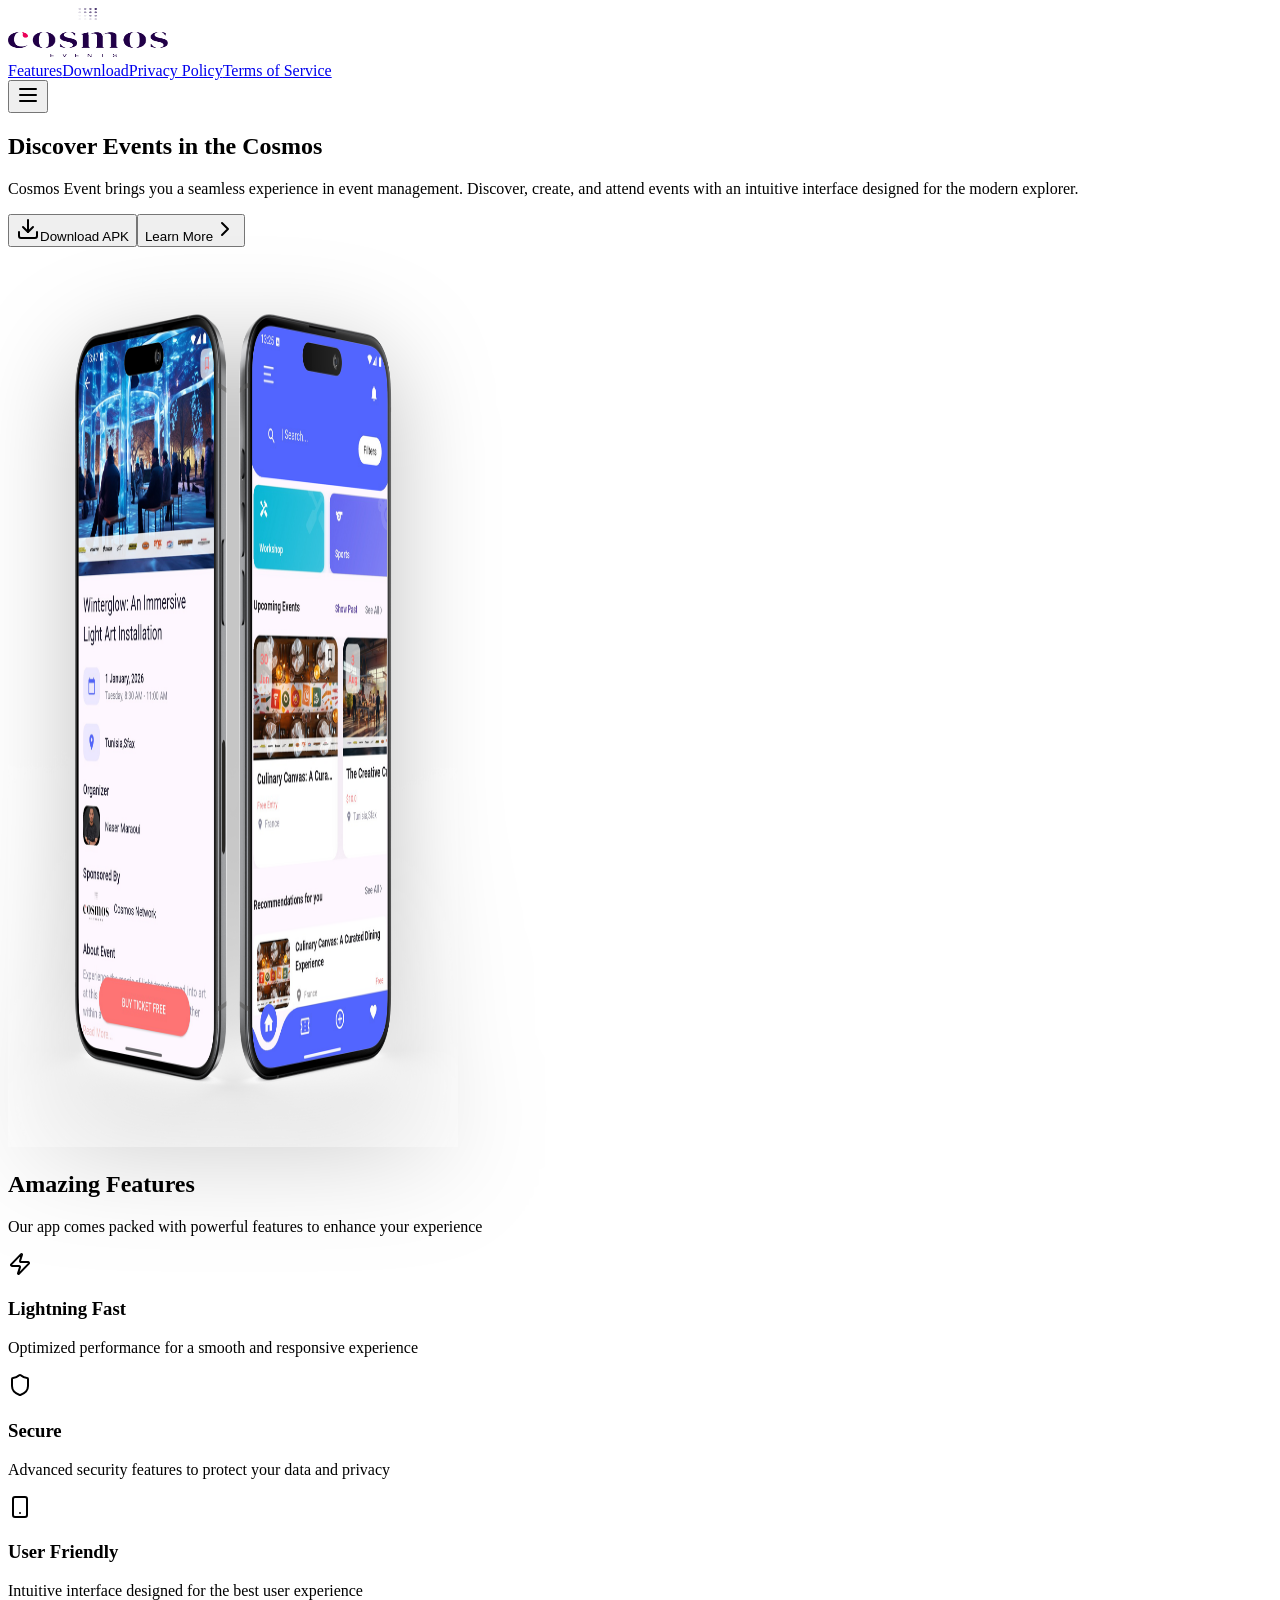
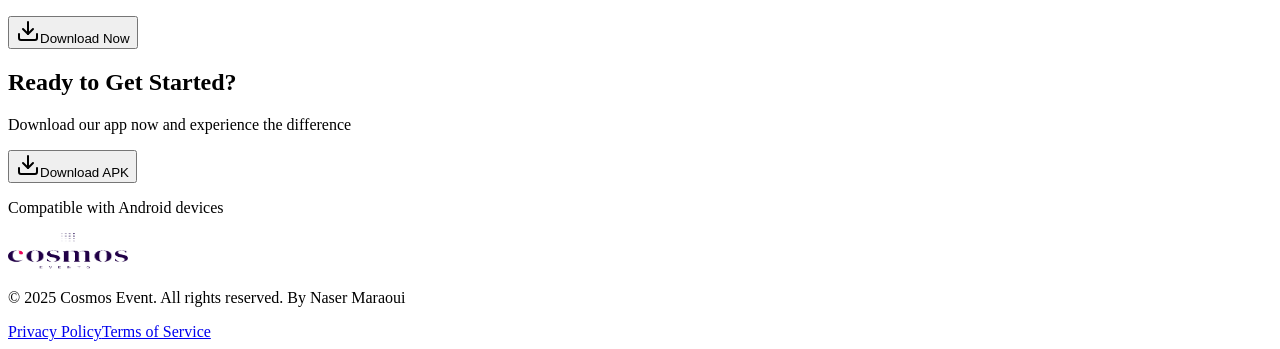
==== index.html @ 948c3ed4 "Landing page for cosmos events app" ====
<!DOCTYPE html><html lang="en"><head><meta charSet="utf-8"/><meta name="viewport" content="width=device-width, initial-scale=1"/><link rel="stylesheet" href="/landing-page-for-app/_next/static/css/a850917225fb24a3.css" data-precedence="next"/><link rel="preload" as="script" fetchPriority="low" href="/landing-page-for-app/_next/static/chunks/webpack-c6d4341041cebd31.js"/><script src="/landing-page-for-app/_next/static/chunks/4bd1b696-dd9d5a0262a7cca3.js" async=""></script><script src="/landing-page-for-app/_next/static/chunks/684-c91e54539f46e721.js" async=""></script><script src="/landing-page-for-app/_next/static/chunks/main-app-f606a4381945a090.js" async=""></script><script src="/landing-page-for-app/_next/static/chunks/app/layout-9c1639dcc1a40077.js" async=""></script><script src="/landing-page-for-app/_next/static/chunks/992-af300c5646bfa72d.js" async=""></script><script src="/landing-page-for-app/_next/static/chunks/108-9b506e9a9c67aa93.js" async=""></script><script src="/landing-page-for-app/_next/static/chunks/app/page-06d5a247d366f831.js" async=""></script><link rel="apple-touch-icon" href="/icon-192x192.png"/><title>Cosmos Event - Discover the Universe of Events</title><meta name="description" content="Cosmos Event brings you a seamless experience in event management. Discover, create, and attend events with an intuitive interface."/><link rel="manifest" href="/landing-page-for-app/manifest.json"/><meta name="generator" content="v0.dev"/><meta name="mobile-web-app-capable" content="yes"/><meta name="apple-mobile-web-app-title" content="Cosmos Event"/><meta name="apple-mobile-web-app-status-bar-style" content="default"/><script src="/landing-page-for-app/_next/static/chunks/polyfills-42372ed130431b0a.js" noModule=""></script></head><body><script>((e,t,r,n,o,a,i,u)=>{let l=document.documentElement,s=["light","dark"];function c(t){var r;(Array.isArray(e)?e:[e]).forEach(e=>{let r="class"===e,n=r&&a?o.map(e=>a[e]||e):o;r?(l.classList.remove(...n),l.classList.add(a&&a[t]?a[t]:t)):l.setAttribute(e,t)}),r=t,u&&s.includes(r)&&(l.style.colorScheme=r)}if(n)c(n);else try{let e=localStorage.getItem(t)||r,n=i&&"system"===e?window.matchMedia("(prefers-color-scheme: dark)").matches?"dark":"light":e;c(n)}catch(e){}})("class","theme","light",null,["light","dark"],null,true,true)</script><div class="flex min-h-screen flex-col bg-white"><header class="sticky top-0 z-50 w-full border-b bg-white/95 backdrop-blur supports-[backdrop-filter]:bg-white/60"><div class="container flex h-20 items-center space-x-4 sm:justify-between sm:space-x-0"><div class="flex gap-6 md:gap-10"><a class="flex items-center space-x-2" href="/landing-page-for-app/"><img alt="Cosmos Event" loading="lazy" width="160" height="50" decoding="async" data-nimg="1" class="h-12 w-auto" style="color:transparent" src="/images/cosmos-logo.png"/></a></div><div class="hidden md:flex flex-1 items-center justify-end space-x-4"><nav class="flex items-center space-x-6"><a class="text-sm font-medium text-gray-600 transition-colors hover:text-purple-700" href="#features">Features</a><a class="text-sm font-medium text-gray-600 transition-colors hover:text-purple-700" href="#download">Download</a><a class="text-sm font-medium text-gray-600 transition-colors hover:text-purple-700" href="/landing-page-for-app/privacy-policy/">Privacy Policy</a><a class="text-sm font-medium text-gray-600 transition-colors hover:text-purple-700" href="/landing-page-for-app/terms-of-service/">Terms of Service</a></nav></div><div class="md:hidden"><button class="inline-flex items-center justify-center gap-2 whitespace-nowrap text-sm font-medium ring-offset-background transition-colors focus-visible:outline-none focus-visible:ring-2 focus-visible:ring-ring focus-visible:ring-offset-2 disabled:pointer-events-none disabled:opacity-50 [&amp;_svg]:pointer-events-none [&amp;_svg]:size-4 [&amp;_svg]:shrink-0 hover:bg-accent hover:text-accent-foreground h-9 rounded-md p-2"><svg xmlns="http://www.w3.org/2000/svg" width="24" height="24" viewBox="0 0 24 24" fill="none" stroke="currentColor" stroke-width="2" stroke-linecap="round" stroke-linejoin="round" class="lucide lucide-menu h-6 w-6"><line x1="4" x2="20" y1="12" y2="12"></line><line x1="4" x2="20" y1="6" y2="6"></line><line x1="4" x2="20" y1="18" y2="18"></line></svg></button></div></div></header><main class="flex-1"><section class="w-full py-12 md:py-24 lg:py-32 xl:py-48 bg-white"><div class="container px-4 md:px-6"><div class="grid gap-6 lg:grid-cols-[1fr_400px] lg:gap-12 xl:grid-cols-[1fr_600px]"><div class="flex flex-col justify-center space-y-4"><div class="space-y-2"><h1 class="text-3xl font-bold tracking-tighter sm:text-5xl xl:text-6xl/none text-black">Discover Events in the Cosmos</h1><p class="max-w-[600px] text-gray-500 md:text-xl">Cosmos Event brings you a seamless experience in event management. Discover, create, and attend events with an intuitive interface designed for the modern explorer.</p></div><div class="flex flex-col gap-2 min-[400px]:flex-row"><a href="#download"><button class="inline-flex items-center justify-center gap-2 whitespace-nowrap text-sm font-medium ring-offset-background transition-colors focus-visible:outline-none focus-visible:ring-2 focus-visible:ring-ring focus-visible:ring-offset-2 disabled:pointer-events-none disabled:opacity-50 [&amp;_svg]:pointer-events-none [&amp;_svg]:size-4 [&amp;_svg]:shrink-0 bg-primary text-primary-foreground hover:bg-primary/90 h-11 rounded-md px-8 bg-gradient-to-r from-purple-700 to-indigo-800 hover:from-purple-800 hover:to-indigo-900"><svg xmlns="http://www.w3.org/2000/svg" width="24" height="24" viewBox="0 0 24 24" fill="none" stroke="currentColor" stroke-width="2" stroke-linecap="round" stroke-linejoin="round" class="lucide lucide-download mr-2 h-4 w-4"><path d="M21 15v4a2 2 0 0 1-2 2H5a2 2 0 0 1-2-2v-4"></path><polyline points="7 10 12 15 17 10"></polyline><line x1="12" x2="12" y1="15" y2="3"></line></svg>Download APK</button></a><a href="#features"><button class="inline-flex items-center justify-center gap-2 whitespace-nowrap text-sm font-medium ring-offset-background transition-colors focus-visible:outline-none focus-visible:ring-2 focus-visible:ring-ring focus-visible:ring-offset-2 disabled:pointer-events-none disabled:opacity-50 [&amp;_svg]:pointer-events-none [&amp;_svg]:size-4 [&amp;_svg]:shrink-0 border bg-background hover:text-accent-foreground h-11 rounded-md px-8 text-black border-gray-300 hover:bg-gray-50">Learn More<svg xmlns="http://www.w3.org/2000/svg" width="24" height="24" viewBox="0 0 24 24" fill="none" stroke="currentColor" stroke-width="2" stroke-linecap="round" stroke-linejoin="round" class="lucide lucide-chevron-right ml-2 h-4 w-4"><path d="m9 18 6-6-6-6"></path></svg></button></a></div></div><div class="flex items-center justify-center"><div class="relative"><img alt="Cosmos Event App Screenshot" loading="lazy" width="450" height="900" decoding="async" data-nimg="1" class="drop-shadow-2xl mix-blend-multiply" style="color:transparent;filter:drop-shadow(0 25px 50px rgba(0, 0, 0, 0.25))" src="/images/phone.png"/></div></div></div></div></section><section class="w-full py-12 md:py-24 lg:py-32 bg-gray-50" id="features"><div class="container px-4 md:px-6"><div class="flex flex-col items-center justify-center space-y-4 text-center"><div class="space-y-2"><h2 class="text-3xl font-bold tracking-tighter md:text-4xl">Amazing Features</h2><p class="max-w-[900px] text-gray-500 md:text-xl/relaxed lg:text-base/relaxed xl:text-xl/relaxed">Our app comes packed with powerful features to enhance your experience</p></div></div><div class="mx-auto grid max-w-5xl grid-cols-1 gap-6 py-12 md:grid-cols-3 lg:gap-12"><div class="flex flex-col items-center space-y-2 rounded-lg border p-6 shadow-sm bg-white"><div class="rounded-full bg-purple-100 p-3"><svg xmlns="http://www.w3.org/2000/svg" width="24" height="24" viewBox="0 0 24 24" fill="none" stroke="currentColor" stroke-width="2" stroke-linecap="round" stroke-linejoin="round" class="lucide lucide-zap h-6 w-6 text-purple-700"><path d="M4 14a1 1 0 0 1-.78-1.63l9.9-10.2a.5.5 0 0 1 .86.46l-1.92 6.02A1 1 0 0 0 13 10h7a1 1 0 0 1 .78 1.63l-9.9 10.2a.5.5 0 0 1-.86-.46l1.92-6.02A1 1 0 0 0 11 14z"></path></svg></div><h3 class="text-xl font-bold">Lightning Fast</h3><p class="text-center text-gray-500">Optimized performance for a smooth and responsive experience</p></div><div class="flex flex-col items-center space-y-2 rounded-lg border p-6 shadow-sm bg-white"><div class="rounded-full bg-indigo-100 p-3"><svg xmlns="http://www.w3.org/2000/svg" width="24" height="24" viewBox="0 0 24 24" fill="none" stroke="currentColor" stroke-width="2" stroke-linecap="round" stroke-linejoin="round" class="lucide lucide-shield h-6 w-6 text-indigo-700"><path d="M20 13c0 5-3.5 7.5-7.66 8.95a1 1 0 0 1-.67-.01C7.5 20.5 4 18 4 13V6a1 1 0 0 1 1-1c2 0 4.5-1.2 6.24-2.72a1.17 1.17 0 0 1 1.52 0C14.51 3.81 17 5 19 5a1 1 0 0 1 1 1z"></path></svg></div><h3 class="text-xl font-bold">Secure</h3><p class="text-center text-gray-500">Advanced security features to protect your data and privacy</p></div><div class="flex flex-col items-center space-y-2 rounded-lg border p-6 shadow-sm bg-white"><div class="rounded-full bg-purple-100 p-3"><svg xmlns="http://www.w3.org/2000/svg" width="24" height="24" viewBox="0 0 24 24" fill="none" stroke="currentColor" stroke-width="2" stroke-linecap="round" stroke-linejoin="round" class="lucide lucide-smartphone h-6 w-6 text-purple-700"><rect width="14" height="20" x="5" y="2" rx="2" ry="2"></rect><path d="M12 18h.01"></path></svg></div><h3 class="text-xl font-bold">User Friendly</h3><p class="text-center text-gray-500">Intuitive interface designed for the best user experience</p></div></div><div class="flex justify-center"><a download="" href="/landing-page-for-app/cosmos-events.apk"><button class="inline-flex items-center justify-center gap-2 whitespace-nowrap text-sm font-medium ring-offset-background transition-colors focus-visible:outline-none focus-visible:ring-2 focus-visible:ring-ring focus-visible:ring-offset-2 disabled:pointer-events-none disabled:opacity-50 [&amp;_svg]:pointer-events-none [&amp;_svg]:size-4 [&amp;_svg]:shrink-0 bg-primary text-primary-foreground hover:bg-primary/90 h-11 rounded-md px-8 bg-gradient-to-r from-purple-700 to-indigo-800 hover:from-purple-800 hover:to-indigo-900"><svg xmlns="http://www.w3.org/2000/svg" width="24" height="24" viewBox="0 0 24 24" fill="none" stroke="currentColor" stroke-width="2" stroke-linecap="round" stroke-linejoin="round" class="lucide lucide-download mr-2 h-4 w-4"><path d="M21 15v4a2 2 0 0 1-2 2H5a2 2 0 0 1-2-2v-4"></path><polyline points="7 10 12 15 17 10"></polyline><line x1="12" x2="12" y1="15" y2="3"></line></svg>Download Now</button></a></div></div></section><section class="w-full py-12 md:py-24 lg:py-32 bg-gradient-to-br from-purple-700 to-indigo-800" id="download"><div class="container px-4 md:px-6"><div class="flex flex-col items-center justify-center space-y-4 text-center text-white"><div class="space-y-2"><h2 class="text-3xl font-bold tracking-tighter md:text-4xl">Ready to Get Started?</h2><p class="max-w-[600px] md:text-xl">Download our app now and experience the difference</p></div><a download="" href="/landing-page-for-app/cosmos-events.apk"><button class="inline-flex items-center justify-center gap-2 whitespace-nowrap text-sm font-medium ring-offset-background transition-colors focus-visible:outline-none focus-visible:ring-2 focus-visible:ring-ring focus-visible:ring-offset-2 disabled:pointer-events-none disabled:opacity-50 [&amp;_svg]:pointer-events-none [&amp;_svg]:size-4 [&amp;_svg]:shrink-0 h-11 rounded-md px-8 bg-white text-purple-700 hover:bg-gray-100"><svg xmlns="http://www.w3.org/2000/svg" width="24" height="24" viewBox="0 0 24 24" fill="none" stroke="currentColor" stroke-width="2" stroke-linecap="round" stroke-linejoin="round" class="lucide lucide-download mr-2 h-4 w-4"><path d="M21 15v4a2 2 0 0 1-2 2H5a2 2 0 0 1-2-2v-4"></path><polyline points="7 10 12 15 17 10"></polyline><line x1="12" x2="12" y1="15" y2="3"></line></svg>Download APK</button></a><p class="text-sm text-purple-200">Compatible with Android devices</p></div></div></section></main><footer class="w-full border-t py-6 md:py-0 bg-white"><div class="container flex flex-col items-center justify-between gap-4 md:h-24 md:flex-row"><div class="flex items-center"><img alt="Cosmos Event" loading="lazy" width="120" height="36" decoding="async" data-nimg="1" class="h-8 w-auto" style="color:transparent" src="/images/cosmos-logo.png"/><p class="ml-4 text-sm leading-loose text-gray-500">© 2025 Cosmos Event. All rights reserved. By Naser Maraoui</p></div><div class="flex items-center gap-4"><a class="text-sm font-medium text-gray-500 hover:text-purple-700" href="/landing-page-for-app/privacy-policy/">Privacy Policy</a><a class="text-sm font-medium text-gray-500 hover:text-purple-700" href="/landing-page-for-app/terms-of-service/">Terms of Service</a></div></div></footer></div><script src="/landing-page-for-app/_next/static/chunks/webpack-c6d4341041cebd31.js" async=""></script><script>(self.__next_f=self.__next_f||[]).push([0])</script><script>self.__next_f.push([1,"1:\"$Sreact.fragment\"\n2:I[7780,[\"177\",\"static/chunks/app/layout-9c1639dcc1a40077.js\"],\"ThemeProvider\"]\n3:I[7555,[],\"\"]\n4:I[1295,[],\"\"]\n5:I[894,[],\"ClientPageRoot\"]\n6:I[3302,[\"992\",\"static/chunks/992-af300c5646bfa72d.js\",\"108\",\"static/chunks/108-9b506e9a9c67aa93.js\",\"974\",\"static/chunks/app/page-06d5a247d366f831.js\"],\"default\"]\n9:I[9665,[],\"OutletBoundary\"]\nc:I[9665,[],\"ViewportBoundary\"]\ne:I[9665,[],\"MetadataBoundary\"]\n10:I[6614,[],\"\"]\n:HL[\"/landing-page-for-app/_next/static/css/a850917225fb24a3.css\",\"style\"]\n"])</script><script>self.__next_f.push([1,"0:{\"P\":null,\"b\":\"-066Jl17wykSaLzaPhDQS\",\"p\":\"/landing-page-for-app\",\"c\":[\"\",\"\"],\"i\":false,\"f\":[[[\"\",{\"children\":[\"__PAGE__\",{}]},\"$undefined\",\"$undefined\",true],[\"\",[\"$\",\"$1\",\"c\",{\"children\":[[[\"$\",\"link\",\"0\",{\"rel\":\"stylesheet\",\"href\":\"/landing-page-for-app/_next/static/css/a850917225fb24a3.css\",\"precedence\":\"next\",\"crossOrigin\":\"$undefined\",\"nonce\":\"$undefined\"}]],[\"$\",\"html\",null,{\"lang\":\"en\",\"children\":[[\"$\",\"head\",null,{\"children\":[\"$\",\"link\",null,{\"rel\":\"apple-touch-icon\",\"href\":\"/icon-192x192.png\"}]}],[\"$\",\"body\",null,{\"children\":[\"$\",\"$L2\",null,{\"attribute\":\"class\",\"defaultTheme\":\"light\",\"enableSystem\":true,\"disableTransitionOnChange\":true,\"children\":[\"$\",\"$L3\",null,{\"parallelRouterKey\":\"children\",\"error\":\"$undefined\",\"errorStyles\":\"$undefined\",\"errorScripts\":\"$undefined\",\"template\":[\"$\",\"$L4\",null,{}],\"templateStyles\":\"$undefined\",\"templateScripts\":\"$undefined\",\"notFound\":[[[\"$\",\"title\",null,{\"children\":\"404: This page could not be found.\"}],[\"$\",\"div\",null,{\"style\":{\"fontFamily\":\"system-ui,\\\"Segoe UI\\\",Roboto,Helvetica,Arial,sans-serif,\\\"Apple Color Emoji\\\",\\\"Segoe UI Emoji\\\"\",\"height\":\"100vh\",\"textAlign\":\"center\",\"display\":\"flex\",\"flexDirection\":\"column\",\"alignItems\":\"center\",\"justifyContent\":\"center\"},\"children\":[\"$\",\"div\",null,{\"children\":[[\"$\",\"style\",null,{\"dangerouslySetInnerHTML\":{\"__html\":\"body{color:#000;background:#fff;margin:0}.next-error-h1{border-right:1px solid rgba(0,0,0,.3)}@media (prefers-color-scheme:dark){body{color:#fff;background:#000}.next-error-h1{border-right:1px solid rgba(255,255,255,.3)}}\"}}],[\"$\",\"h1\",null,{\"className\":\"next-error-h1\",\"style\":{\"display\":\"inline-block\",\"margin\":\"0 20px 0 0\",\"padding\":\"0 23px 0 0\",\"fontSize\":24,\"fontWeight\":500,\"verticalAlign\":\"top\",\"lineHeight\":\"49px\"},\"children\":404}],[\"$\",\"div\",null,{\"style\":{\"display\":\"inline-block\"},\"children\":[\"$\",\"h2\",null,{\"style\":{\"fontSize\":14,\"fontWeight\":400,\"lineHeight\":\"49px\",\"margin\":0},\"children\":\"This page could not be found.\"}]}]]}]}]],[]],\"forbidden\":\"$undefined\",\"unauthorized\":\"$undefined\"}]}]}]]}]]}],{\"children\":[\"__PAGE__\",[\"$\",\"$1\",\"c\",{\"children\":[[\"$\",\"$L5\",null,{\"Component\":\"$6\",\"searchParams\":{},\"params\":{},\"promises\":[\"$@7\",\"$@8\"]}],\"$undefined\",null,[\"$\",\"$L9\",null,{\"children\":[\"$La\",\"$Lb\",null]}]]}],{},null,false]},null,false],[\"$\",\"$1\",\"h\",{\"children\":[null,[\"$\",\"$1\",\"e-xj2fHz3cvHY89YTkAfS\",{\"children\":[[\"$\",\"$Lc\",null,{\"children\":\"$Ld\"}],null]}],[\"$\",\"$Le\",null,{\"children\":\"$Lf\"}]]}],false]],\"m\":\"$undefined\",\"G\":[\"$10\",\"$undefined\"],\"s\":false,\"S\":true}\n"])</script><script>self.__next_f.push([1,"7:{}\n8:{}\n"])</script><script>self.__next_f.push([1,"d:[[\"$\",\"meta\",\"0\",{\"charSet\":\"utf-8\"}],[\"$\",\"meta\",\"1\",{\"name\":\"viewport\",\"content\":\"width=device-width, initial-scale=1\"}]]\na:null\n"])</script><script>self.__next_f.push([1,"b:null\nf:[[\"$\",\"title\",\"0\",{\"children\":\"Cosmos Event - Discover the Universe of Events\"}],[\"$\",\"meta\",\"1\",{\"name\":\"description\",\"content\":\"Cosmos Event brings you a seamless experience in event management. Discover, create, and attend events with an intuitive interface.\"}],[\"$\",\"link\",\"2\",{\"rel\":\"manifest\",\"href\":\"/landing-page-for-app/manifest.json\",\"crossOrigin\":\"$undefined\"}],[\"$\",\"meta\",\"3\",{\"name\":\"generator\",\"content\":\"v0.dev\"}],[\"$\",\"meta\",\"4\",{\"name\":\"mobile-web-app-capable\",\"content\":\"yes\"}],[\"$\",\"meta\",\"5\",{\"name\":\"apple-mobile-web-app-title\",\"content\":\"Cosmos Event\"}],[\"$\",\"meta\",\"6\",{\"name\":\"apple-mobile-web-app-status-bar-style\",\"content\":\"default\"}]]\n"])</script></body></html>
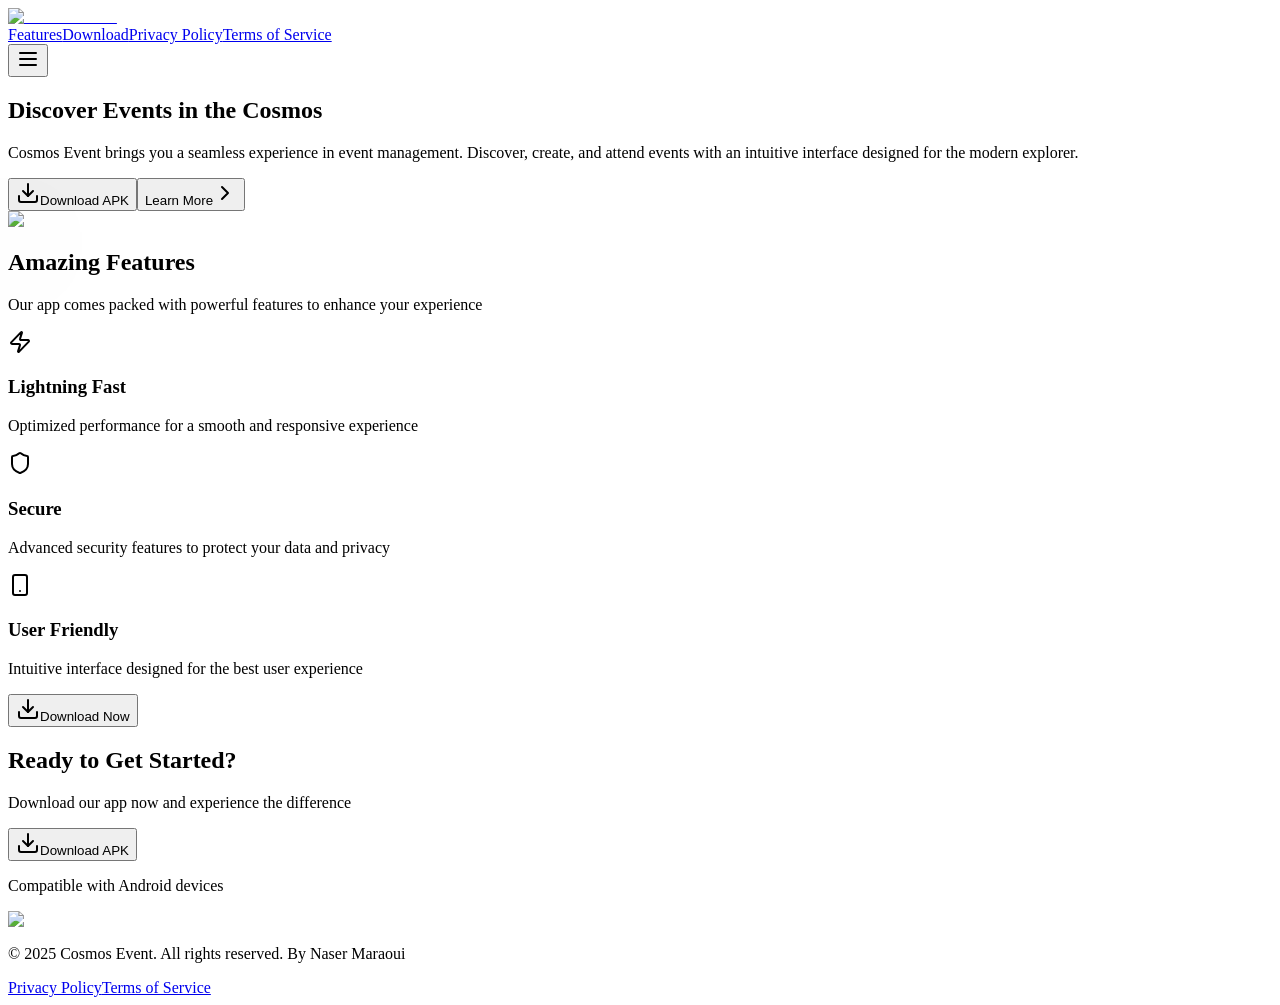
==== commit 0997bb5a: "Update index.html" ====
--- a/index.html
+++ b/index.html
@@ -1 +1 @@
-<!DOCTYPE html><html lang="en"><head><meta charSet="utf-8"/><meta name="viewport" content="width=device-width, initial-scale=1"/><link rel="stylesheet" href="/landing-page-for-app/_next/static/css/a850917225fb24a3.css" data-precedence="next"/><link rel="preload" as="script" fetchPriority="low" href="/landing-page-for-app/_next/static/chunks/webpack-c6d4341041cebd31.js"/><script src="/landing-page-for-app/_next/static/chunks/4bd1b696-dd9d5a0262a7cca3.js" async=""></script><script src="/landing-page-for-app/_next/static/chunks/684-c91e54539f46e721.js" async=""></script><script src="/landing-page-for-app/_next/static/chunks/main-app-f606a4381945a090.js" async=""></script><script src="/landing-page-for-app/_next/static/chunks/app/layout-9c1639dcc1a40077.js" async=""></script><script src="/landing-page-for-app/_next/static/chunks/992-af300c5646bfa72d.js" async=""></script><script src="/landing-page-for-app/_next/static/chunks/108-9b506e9a9c67aa93.js" async=""></script><script src="/landing-page-for-app/_next/static/chunks/app/page-06d5a247d366f831.js" async=""></script><link rel="apple-touch-icon" href="/icon-192x192.png"/><title>Cosmos Event - Discover the Universe of Events</title><meta name="description" content="Cosmos Event brings you a seamless experience in event management. Discover, create, and attend events with an intuitive interface."/><link rel="manifest" href="/landing-page-for-app/manifest.json"/><meta name="generator" content="v0.dev"/><meta name="mobile-web-app-capable" content="yes"/><meta name="apple-mobile-web-app-title" content="Cosmos Event"/><meta name="apple-mobile-web-app-status-bar-style" content="default"/><script src="/landing-page-for-app/_next/static/chunks/polyfills-42372ed130431b0a.js" noModule=""></script></head><body><script>((e,t,r,n,o,a,i,u)=>{let l=document.documentElement,s=["light","dark"];function c(t){var r;(Array.isArray(e)?e:[e]).forEach(e=>{let r="class"===e,n=r&&a?o.map(e=>a[e]||e):o;r?(l.classList.remove(...n),l.classList.add(a&&a[t]?a[t]:t)):l.setAttribute(e,t)}),r=t,u&&s.includes(r)&&(l.style.colorScheme=r)}if(n)c(n);else try{let e=localStorage.getItem(t)||r,n=i&&"system"===e?window.matchMedia("(prefers-color-scheme: dark)").matches?"dark":"light":e;c(n)}catch(e){}})("class","theme","light",null,["light","dark"],null,true,true)</script><div class="flex min-h-screen flex-col bg-white"><header class="sticky top-0 z-50 w-full border-b bg-white/95 backdrop-blur supports-[backdrop-filter]:bg-white/60"><div class="container flex h-20 items-center space-x-4 sm:justify-between sm:space-x-0"><div class="flex gap-6 md:gap-10"><a class="flex items-center space-x-2" href="/landing-page-for-app/"><img alt="Cosmos Event" loading="lazy" width="160" height="50" decoding="async" data-nimg="1" class="h-12 w-auto" style="color:transparent" src="/images/cosmos-logo.png"/></a></div><div class="hidden md:flex flex-1 items-center justify-end space-x-4"><nav class="flex items-center space-x-6"><a class="text-sm font-medium text-gray-600 transition-colors hover:text-purple-700" href="#features">Features</a><a class="text-sm font-medium text-gray-600 transition-colors hover:text-purple-700" href="#download">Download</a><a class="text-sm font-medium text-gray-600 transition-colors hover:text-purple-700" href="/landing-page-for-app/privacy-policy/">Privacy Policy</a><a class="text-sm font-medium text-gray-600 transition-colors hover:text-purple-700" href="/landing-page-for-app/terms-of-service/">Terms of Service</a></nav></div><div class="md:hidden"><button class="inline-flex items-center justify-center gap-2 whitespace-nowrap text-sm font-medium ring-offset-background transition-colors focus-visible:outline-none focus-visible:ring-2 focus-visible:ring-ring focus-visible:ring-offset-2 disabled:pointer-events-none disabled:opacity-50 [&amp;_svg]:pointer-events-none [&amp;_svg]:size-4 [&amp;_svg]:shrink-0 hover:bg-accent hover:text-accent-foreground h-9 rounded-md p-2"><svg xmlns="http://www.w3.org/2000/svg" width="24" height="24" viewBox="0 0 24 24" fill="none" stroke="currentColor" stroke-width="2" stroke-linecap="round" stroke-linejoin="round" class="lucide lucide-menu h-6 w-6"><line x1="4" x2="20" y1="12" y2="12"></line><line x1="4" x2="20" y1="6" y2="6"></line><line x1="4" x2="20" y1="18" y2="18"></line></svg></button></div></div></header><main class="flex-1"><section class="w-full py-12 md:py-24 lg:py-32 xl:py-48 bg-white"><div class="container px-4 md:px-6"><div class="grid gap-6 lg:grid-cols-[1fr_400px] lg:gap-12 xl:grid-cols-[1fr_600px]"><div class="flex flex-col justify-center space-y-4"><div class="space-y-2"><h1 class="text-3xl font-bold tracking-tighter sm:text-5xl xl:text-6xl/none text-black">Discover Events in the Cosmos</h1><p class="max-w-[600px] text-gray-500 md:text-xl">Cosmos Event brings you a seamless experience in event management. Discover, create, and attend events with an intuitive interface designed for the modern explorer.</p></div><div class="flex flex-col gap-2 min-[400px]:flex-row"><a href="#download"><button class="inline-flex items-center justify-center gap-2 whitespace-nowrap text-sm font-medium ring-offset-background transition-colors focus-visible:outline-none focus-visible:ring-2 focus-visible:ring-ring focus-visible:ring-offset-2 disabled:pointer-events-none disabled:opacity-50 [&amp;_svg]:pointer-events-none [&amp;_svg]:size-4 [&amp;_svg]:shrink-0 bg-primary text-primary-foreground hover:bg-primary/90 h-11 rounded-md px-8 bg-gradient-to-r from-purple-700 to-indigo-800 hover:from-purple-800 hover:to-indigo-900"><svg xmlns="http://www.w3.org/2000/svg" width="24" height="24" viewBox="0 0 24 24" fill="none" stroke="currentColor" stroke-width="2" stroke-linecap="round" stroke-linejoin="round" class="lucide lucide-download mr-2 h-4 w-4"><path d="M21 15v4a2 2 0 0 1-2 2H5a2 2 0 0 1-2-2v-4"></path><polyline points="7 10 12 15 17 10"></polyline><line x1="12" x2="12" y1="15" y2="3"></line></svg>Download APK</button></a><a href="#features"><button class="inline-flex items-center justify-center gap-2 whitespace-nowrap text-sm font-medium ring-offset-background transition-colors focus-visible:outline-none focus-visible:ring-2 focus-visible:ring-ring focus-visible:ring-offset-2 disabled:pointer-events-none disabled:opacity-50 [&amp;_svg]:pointer-events-none [&amp;_svg]:size-4 [&amp;_svg]:shrink-0 border bg-background hover:text-accent-foreground h-11 rounded-md px-8 text-black border-gray-300 hover:bg-gray-50">Learn More<svg xmlns="http://www.w3.org/2000/svg" width="24" height="24" viewBox="0 0 24 24" fill="none" stroke="currentColor" stroke-width="2" stroke-linecap="round" stroke-linejoin="round" class="lucide lucide-chevron-right ml-2 h-4 w-4"><path d="m9 18 6-6-6-6"></path></svg></button></a></div></div><div class="flex items-center justify-center"><div class="relative"><img alt="Cosmos Event App Screenshot" loading="lazy" width="450" height="900" decoding="async" data-nimg="1" class="drop-shadow-2xl mix-blend-multiply" style="color:transparent;filter:drop-shadow(0 25px 50px rgba(0, 0, 0, 0.25))" src="/images/phone.png"/></div></div></div></div></section><section class="w-full py-12 md:py-24 lg:py-32 bg-gray-50" id="features"><div class="container px-4 md:px-6"><div class="flex flex-col items-center justify-center space-y-4 text-center"><div class="space-y-2"><h2 class="text-3xl font-bold tracking-tighter md:text-4xl">Amazing Features</h2><p class="max-w-[900px] text-gray-500 md:text-xl/relaxed lg:text-base/relaxed xl:text-xl/relaxed">Our app comes packed with powerful features to enhance your experience</p></div></div><div class="mx-auto grid max-w-5xl grid-cols-1 gap-6 py-12 md:grid-cols-3 lg:gap-12"><div class="flex flex-col items-center space-y-2 rounded-lg border p-6 shadow-sm bg-white"><div class="rounded-full bg-purple-100 p-3"><svg xmlns="http://www.w3.org/2000/svg" width="24" height="24" viewBox="0 0 24 24" fill="none" stroke="currentColor" stroke-width="2" stroke-linecap="round" stroke-linejoin="round" class="lucide lucide-zap h-6 w-6 text-purple-700"><path d="M4 14a1 1 0 0 1-.78-1.63l9.9-10.2a.5.5 0 0 1 .86.46l-1.92 6.02A1 1 0 0 0 13 10h7a1 1 0 0 1 .78 1.63l-9.9 10.2a.5.5 0 0 1-.86-.46l1.92-6.02A1 1 0 0 0 11 14z"></path></svg></div><h3 class="text-xl font-bold">Lightning Fast</h3><p class="text-center text-gray-500">Optimized performance for a smooth and responsive experience</p></div><div class="flex flex-col items-center space-y-2 rounded-lg border p-6 shadow-sm bg-white"><div class="rounded-full bg-indigo-100 p-3"><svg xmlns="http://www.w3.org/2000/svg" width="24" height="24" viewBox="0 0 24 24" fill="none" stroke="currentColor" stroke-width="2" stroke-linecap="round" stroke-linejoin="round" class="lucide lucide-shield h-6 w-6 text-indigo-700"><path d="M20 13c0 5-3.5 7.5-7.66 8.95a1 1 0 0 1-.67-.01C7.5 20.5 4 18 4 13V6a1 1 0 0 1 1-1c2 0 4.5-1.2 6.24-2.72a1.17 1.17 0 0 1 1.52 0C14.51 3.81 17 5 19 5a1 1 0 0 1 1 1z"></path></svg></div><h3 class="text-xl font-bold">Secure</h3><p class="text-center text-gray-500">Advanced security features to protect your data and privacy</p></div><div class="flex flex-col items-center space-y-2 rounded-lg border p-6 shadow-sm bg-white"><div class="rounded-full bg-purple-100 p-3"><svg xmlns="http://www.w3.org/2000/svg" width="24" height="24" viewBox="0 0 24 24" fill="none" stroke="currentColor" stroke-width="2" stroke-linecap="round" stroke-linejoin="round" class="lucide lucide-smartphone h-6 w-6 text-purple-700"><rect width="14" height="20" x="5" y="2" rx="2" ry="2"></rect><path d="M12 18h.01"></path></svg></div><h3 class="text-xl font-bold">User Friendly</h3><p class="text-center text-gray-500">Intuitive interface designed for the best user experience</p></div></div><div class="flex justify-center"><a download="" href="/landing-page-for-app/cosmos-events.apk"><button class="inline-flex items-center justify-center gap-2 whitespace-nowrap text-sm font-medium ring-offset-background transition-colors focus-visible:outline-none focus-visible:ring-2 focus-visible:ring-ring focus-visible:ring-offset-2 disabled:pointer-events-none disabled:opacity-50 [&amp;_svg]:pointer-events-none [&amp;_svg]:size-4 [&amp;_svg]:shrink-0 bg-primary text-primary-foreground hover:bg-primary/90 h-11 rounded-md px-8 bg-gradient-to-r from-purple-700 to-indigo-800 hover:from-purple-800 hover:to-indigo-900"><svg xmlns="http://www.w3.org/2000/svg" width="24" height="24" viewBox="0 0 24 24" fill="none" stroke="currentColor" stroke-width="2" stroke-linecap="round" stroke-linejoin="round" class="lucide lucide-download mr-2 h-4 w-4"><path d="M21 15v4a2 2 0 0 1-2 2H5a2 2 0 0 1-2-2v-4"></path><polyline points="7 10 12 15 17 10"></polyline><line x1="12" x2="12" y1="15" y2="3"></line></svg>Download Now</button></a></div></div></section><section class="w-full py-12 md:py-24 lg:py-32 bg-gradient-to-br from-purple-700 to-indigo-800" id="download"><div class="container px-4 md:px-6"><div class="flex flex-col items-center justify-center space-y-4 text-center text-white"><div class="space-y-2"><h2 class="text-3xl font-bold tracking-tighter md:text-4xl">Ready to Get Started?</h2><p class="max-w-[600px] md:text-xl">Download our app now and experience the difference</p></div><a download="" href="/landing-page-for-app/cosmos-events.apk"><button class="inline-flex items-center justify-center gap-2 whitespace-nowrap text-sm font-medium ring-offset-background transition-colors focus-visible:outline-none focus-visible:ring-2 focus-visible:ring-ring focus-visible:ring-offset-2 disabled:pointer-events-none disabled:opacity-50 [&amp;_svg]:pointer-events-none [&amp;_svg]:size-4 [&amp;_svg]:shrink-0 h-11 rounded-md px-8 bg-white text-purple-700 hover:bg-gray-100"><svg xmlns="http://www.w3.org/2000/svg" width="24" height="24" viewBox="0 0 24 24" fill="none" stroke="currentColor" stroke-width="2" stroke-linecap="round" stroke-linejoin="round" class="lucide lucide-download mr-2 h-4 w-4"><path d="M21 15v4a2 2 0 0 1-2 2H5a2 2 0 0 1-2-2v-4"></path><polyline points="7 10 12 15 17 10"></polyline><line x1="12" x2="12" y1="15" y2="3"></line></svg>Download APK</button></a><p class="text-sm text-purple-200">Compatible with Android devices</p></div></div></section></main><footer class="w-full border-t py-6 md:py-0 bg-white"><div class="container flex flex-col items-center justify-between gap-4 md:h-24 md:flex-row"><div class="flex items-center"><img alt="Cosmos Event" loading="lazy" width="120" height="36" decoding="async" data-nimg="1" class="h-8 w-auto" style="color:transparent" src="/images/cosmos-logo.png"/><p class="ml-4 text-sm leading-loose text-gray-500">© 2025 Cosmos Event. All rights reserved. By Naser Maraoui</p></div><div class="flex items-center gap-4"><a class="text-sm font-medium text-gray-500 hover:text-purple-700" href="/landing-page-for-app/privacy-policy/">Privacy Policy</a><a class="text-sm font-medium text-gray-500 hover:text-purple-700" href="/landing-page-for-app/terms-of-service/">Terms of Service</a></div></div></footer></div><script src="/landing-page-for-app/_next/static/chunks/webpack-c6d4341041cebd31.js" async=""></script><script>(self.__next_f=self.__next_f||[]).push([0])</script><script>self.__next_f.push([1,"1:\"$Sreact.fragment\"\n2:I[7780,[\"177\",\"static/chunks/app/layout-9c1639dcc1a40077.js\"],\"ThemeProvider\"]\n3:I[7555,[],\"\"]\n4:I[1295,[],\"\"]\n5:I[894,[],\"ClientPageRoot\"]\n6:I[3302,[\"992\",\"static/chunks/992-af300c5646bfa72d.js\",\"108\",\"static/chunks/108-9b506e9a9c67aa93.js\",\"974\",\"static/chunks/app/page-06d5a247d366f831.js\"],\"default\"]\n9:I[9665,[],\"OutletBoundary\"]\nc:I[9665,[],\"ViewportBoundary\"]\ne:I[9665,[],\"MetadataBoundary\"]\n10:I[6614,[],\"\"]\n:HL[\"/landing-page-for-app/_next/static/css/a850917225fb24a3.css\",\"style\"]\n"])</script><script>self.__next_f.push([1,"0:{\"P\":null,\"b\":\"-066Jl17wykSaLzaPhDQS\",\"p\":\"/landing-page-for-app\",\"c\":[\"\",\"\"],\"i\":false,\"f\":[[[\"\",{\"children\":[\"__PAGE__\",{}]},\"$undefined\",\"$undefined\",true],[\"\",[\"$\",\"$1\",\"c\",{\"children\":[[[\"$\",\"link\",\"0\",{\"rel\":\"stylesheet\",\"href\":\"/landing-page-for-app/_next/static/css/a850917225fb24a3.css\",\"precedence\":\"next\",\"crossOrigin\":\"$undefined\",\"nonce\":\"$undefined\"}]],[\"$\",\"html\",null,{\"lang\":\"en\",\"children\":[[\"$\",\"head\",null,{\"children\":[\"$\",\"link\",null,{\"rel\":\"apple-touch-icon\",\"href\":\"/icon-192x192.png\"}]}],[\"$\",\"body\",null,{\"children\":[\"$\",\"$L2\",null,{\"attribute\":\"class\",\"defaultTheme\":\"light\",\"enableSystem\":true,\"disableTransitionOnChange\":true,\"children\":[\"$\",\"$L3\",null,{\"parallelRouterKey\":\"children\",\"error\":\"$undefined\",\"errorStyles\":\"$undefined\",\"errorScripts\":\"$undefined\",\"template\":[\"$\",\"$L4\",null,{}],\"templateStyles\":\"$undefined\",\"templateScripts\":\"$undefined\",\"notFound\":[[[\"$\",\"title\",null,{\"children\":\"404: This page could not be found.\"}],[\"$\",\"div\",null,{\"style\":{\"fontFamily\":\"system-ui,\\\"Segoe UI\\\",Roboto,Helvetica,Arial,sans-serif,\\\"Apple Color Emoji\\\",\\\"Segoe UI Emoji\\\"\",\"height\":\"100vh\",\"textAlign\":\"center\",\"display\":\"flex\",\"flexDirection\":\"column\",\"alignItems\":\"center\",\"justifyContent\":\"center\"},\"children\":[\"$\",\"div\",null,{\"children\":[[\"$\",\"style\",null,{\"dangerouslySetInnerHTML\":{\"__html\":\"body{color:#000;background:#fff;margin:0}.next-error-h1{border-right:1px solid rgba(0,0,0,.3)}@media (prefers-color-scheme:dark){body{color:#fff;background:#000}.next-error-h1{border-right:1px solid rgba(255,255,255,.3)}}\"}}],[\"$\",\"h1\",null,{\"className\":\"next-error-h1\",\"style\":{\"display\":\"inline-block\",\"margin\":\"0 20px 0 0\",\"padding\":\"0 23px 0 0\",\"fontSize\":24,\"fontWeight\":500,\"verticalAlign\":\"top\",\"lineHeight\":\"49px\"},\"children\":404}],[\"$\",\"div\",null,{\"style\":{\"display\":\"inline-block\"},\"children\":[\"$\",\"h2\",null,{\"style\":{\"fontSize\":14,\"fontWeight\":400,\"lineHeight\":\"49px\",\"margin\":0},\"children\":\"This page could not be found.\"}]}]]}]}]],[]],\"forbidden\":\"$undefined\",\"unauthorized\":\"$undefined\"}]}]}]]}]]}],{\"children\":[\"__PAGE__\",[\"$\",\"$1\",\"c\",{\"children\":[[\"$\",\"$L5\",null,{\"Component\":\"$6\",\"searchParams\":{},\"params\":{},\"promises\":[\"$@7\",\"$@8\"]}],\"$undefined\",null,[\"$\",\"$L9\",null,{\"children\":[\"$La\",\"$Lb\",null]}]]}],{},null,false]},null,false],[\"$\",\"$1\",\"h\",{\"children\":[null,[\"$\",\"$1\",\"e-xj2fHz3cvHY89YTkAfS\",{\"children\":[[\"$\",\"$Lc\",null,{\"children\":\"$Ld\"}],null]}],[\"$\",\"$Le\",null,{\"children\":\"$Lf\"}]]}],false]],\"m\":\"$undefined\",\"G\":[\"$10\",\"$undefined\"],\"s\":false,\"S\":true}\n"])</script><script>self.__next_f.push([1,"7:{}\n8:{}\n"])</script><script>self.__next_f.push([1,"d:[[\"$\",\"meta\",\"0\",{\"charSet\":\"utf-8\"}],[\"$\",\"meta\",\"1\",{\"name\":\"viewport\",\"content\":\"width=device-width, initial-scale=1\"}]]\na:null\n"])</script><script>self.__next_f.push([1,"b:null\nf:[[\"$\",\"title\",\"0\",{\"children\":\"Cosmos Event - Discover the Universe of Events\"}],[\"$\",\"meta\",\"1\",{\"name\":\"description\",\"content\":\"Cosmos Event brings you a seamless experience in event management. Discover, create, and attend events with an intuitive interface.\"}],[\"$\",\"link\",\"2\",{\"rel\":\"manifest\",\"href\":\"/landing-page-for-app/manifest.json\",\"crossOrigin\":\"$undefined\"}],[\"$\",\"meta\",\"3\",{\"name\":\"generator\",\"content\":\"v0.dev\"}],[\"$\",\"meta\",\"4\",{\"name\":\"mobile-web-app-capable\",\"content\":\"yes\"}],[\"$\",\"meta\",\"5\",{\"name\":\"apple-mobile-web-app-title\",\"content\":\"Cosmos Event\"}],[\"$\",\"meta\",\"6\",{\"name\":\"apple-mobile-web-app-status-bar-style\",\"content\":\"default\"}]]\n"])</script></body></html>+<!DOCTYPE html><html lang="en"><head><meta charSet="utf-8"/><meta name="viewport" content="width=device-width, initial-scale=1"/><link rel="stylesheet" href="/landing-page-for-app/_next/static/css/a850917225fb24a3.css" data-precedence="next"/><link rel="preload" as="script" fetchPriority="low" href="/landing-page-for-app/_next/static/chunks/webpack-c6d4341041cebd31.js"/><script src="/landing-page-for-app/_next/static/chunks/4bd1b696-dd9d5a0262a7cca3.js" async=""></script><script src="/landing-page-for-app/_next/static/chunks/684-c91e54539f46e721.js" async=""></script><script src="/landing-page-for-app/_next/static/chunks/main-app-f606a4381945a090.js" async=""></script><script src="/landing-page-for-app/_next/static/chunks/app/layout-9c1639dcc1a40077.js" async=""></script><script src="/landing-page-for-app/_next/static/chunks/992-af300c5646bfa72d.js" async=""></script><script src="/landing-page-for-app/_next/static/chunks/108-9b506e9a9c67aa93.js" async=""></script><script src="/landing-page-for-app/_next/static/chunks/app/page-06d5a247d366f831.js" async=""></script><link rel="apple-touch-icon" href="/icon-192x192.png"/><title>Cosmos Event - Discover the Universe of Events</title><meta name="description" content="Cosmos Event brings you a seamless experience in event management. Discover, create, and attend events with an intuitive interface."/><link rel="manifest" href="/landing-page-for-app/manifest.json"/><meta name="generator" content="v0.dev"/><meta name="mobile-web-app-capable" content="yes"/><meta name="apple-mobile-web-app-title" content="Cosmos Event"/><meta name="apple-mobile-web-app-status-bar-style" content="default"/><script src="/landing-page-for-app/_next/static/chunks/polyfills-42372ed130431b0a.js" noModule=""></script></head><body><script>((e,t,r,n,o,a,i,u)=>{let l=document.documentElement,s=["light","dark"];function c(t){var r;(Array.isArray(e)?e:[e]).forEach(e=>{let r="class"===e,n=r&&a?o.map(e=>a[e]||e):o;r?(l.classList.remove(...n),l.classList.add(a&&a[t]?a[t]:t)):l.setAttribute(e,t)}),r=t,u&&s.includes(r)&&(l.style.colorScheme=r)}if(n)c(n);else try{let e=localStorage.getItem(t)||r,n=i&&"system"===e?window.matchMedia("(prefers-color-scheme: dark)").matches?"dark":"light":e;c(n)}catch(e){}})("class","theme","light",null,["light","dark"],null,true,true)</script><div class="flex min-h-screen flex-col bg-white"><header class="sticky top-0 z-50 w-full border-b bg-white/95 backdrop-blur supports-[backdrop-filter]:bg-white/60"><div class="container flex h-20 items-center space-x-4 sm:justify-between sm:space-x-0"><div class="flex gap-6 md:gap-10"><a class="flex items-center space-x-2" href="/landing-page-for-app/"><img alt="Cosmos Event" loading="lazy" width="160" height="50" decoding="async" data-nimg="1" class="h-12 w-auto" style="color:transparent" src="/landing-page-for-app/images/cosmos-logo.png"/></a></div><div class="hidden md:flex flex-1 items-center justify-end space-x-4"><nav class="flex items-center space-x-6"><a class="text-sm font-medium text-gray-600 transition-colors hover:text-purple-700" href="#features">Features</a><a class="text-sm font-medium text-gray-600 transition-colors hover:text-purple-700" href="#download">Download</a><a class="text-sm font-medium text-gray-600 transition-colors hover:text-purple-700" href="/landing-page-for-app/privacy-policy/">Privacy Policy</a><a class="text-sm font-medium text-gray-600 transition-colors hover:text-purple-700" href="/landing-page-for-app/terms-of-service/">Terms of Service</a></nav></div><div class="md:hidden"><button class="inline-flex items-center justify-center gap-2 whitespace-nowrap text-sm font-medium ring-offset-background transition-colors focus-visible:outline-none focus-visible:ring-2 focus-visible:ring-ring focus-visible:ring-offset-2 disabled:pointer-events-none disabled:opacity-50 [&amp;_svg]:pointer-events-none [&amp;_svg]:size-4 [&amp;_svg]:shrink-0 hover:bg-accent hover:text-accent-foreground h-9 rounded-md p-2"><svg xmlns="http://www.w3.org/2000/svg" width="24" height="24" viewBox="0 0 24 24" fill="none" stroke="currentColor" stroke-width="2" stroke-linecap="round" stroke-linejoin="round" class="lucide lucide-menu h-6 w-6"><line x1="4" x2="20" y1="12" y2="12"></line><line x1="4" x2="20" y1="6" y2="6"></line><line x1="4" x2="20" y1="18" y2="18"></line></svg></button></div></div></header><main class="flex-1"><section class="w-full py-12 md:py-24 lg:py-32 xl:py-48 bg-white"><div class="container px-4 md:px-6"><div class="grid gap-6 lg:grid-cols-[1fr_400px] lg:gap-12 xl:grid-cols-[1fr_600px]"><div class="flex flex-col justify-center space-y-4"><div class="space-y-2"><h1 class="text-3xl font-bold tracking-tighter sm:text-5xl xl:text-6xl/none text-black">Discover Events in the Cosmos</h1><p class="max-w-[600px] text-gray-500 md:text-xl">Cosmos Event brings you a seamless experience in event management. Discover, create, and attend events with an intuitive interface designed for the modern explorer.</p></div><div class="flex flex-col gap-2 min-[400px]:flex-row"><a href="#download"><button class="inline-flex items-center justify-center gap-2 whitespace-nowrap text-sm font-medium ring-offset-background transition-colors focus-visible:outline-none focus-visible:ring-2 focus-visible:ring-ring focus-visible:ring-offset-2 disabled:pointer-events-none disabled:opacity-50 [&amp;_svg]:pointer-events-none [&amp;_svg]:size-4 [&amp;_svg]:shrink-0 bg-primary text-primary-foreground hover:bg-primary/90 h-11 rounded-md px-8 bg-gradient-to-r from-purple-700 to-indigo-800 hover:from-purple-800 hover:to-indigo-900"><svg xmlns="http://www.w3.org/2000/svg" width="24" height="24" viewBox="0 0 24 24" fill="none" stroke="currentColor" stroke-width="2" stroke-linecap="round" stroke-linejoin="round" class="lucide lucide-download mr-2 h-4 w-4"><path d="M21 15v4a2 2 0 0 1-2 2H5a2 2 0 0 1-2-2v-4"></path><polyline points="7 10 12 15 17 10"></polyline><line x1="12" x2="12" y1="15" y2="3"></line></svg>Download APK</button></a><a href="#features"><button class="inline-flex items-center justify-center gap-2 whitespace-nowrap text-sm font-medium ring-offset-background transition-colors focus-visible:outline-none focus-visible:ring-2 focus-visible:ring-ring focus-visible:ring-offset-2 disabled:pointer-events-none disabled:opacity-50 [&amp;_svg]:pointer-events-none [&amp;_svg]:size-4 [&amp;_svg]:shrink-0 border bg-background hover:text-accent-foreground h-11 rounded-md px-8 text-black border-gray-300 hover:bg-gray-50">Learn More<svg xmlns="http://www.w3.org/2000/svg" width="24" height="24" viewBox="0 0 24 24" fill="none" stroke="currentColor" stroke-width="2" stroke-linecap="round" stroke-linejoin="round" class="lucide lucide-chevron-right ml-2 h-4 w-4"><path d="m9 18 6-6-6-6"></path></svg></button></a></div></div><div class="flex items-center justify-center"><div class="relative"><img alt="Cosmos Event App Screenshot" loading="lazy" width="450" height="900" decoding="async" data-nimg="1" class="drop-shadow-2xl mix-blend-multiply" style="color:transparent;filter:drop-shadow(0 25px 50px rgba(0, 0, 0, 0.25))" src="/landing-page-for-app/images/phone.png"/></div></div></div></div></section><section class="w-full py-12 md:py-24 lg:py-32 bg-gray-50" id="features"><div class="container px-4 md:px-6"><div class="flex flex-col items-center justify-center space-y-4 text-center"><div class="space-y-2"><h2 class="text-3xl font-bold tracking-tighter md:text-4xl">Amazing Features</h2><p class="max-w-[900px] text-gray-500 md:text-xl/relaxed lg:text-base/relaxed xl:text-xl/relaxed">Our app comes packed with powerful features to enhance your experience</p></div></div><div class="mx-auto grid max-w-5xl grid-cols-1 gap-6 py-12 md:grid-cols-3 lg:gap-12"><div class="flex flex-col items-center space-y-2 rounded-lg border p-6 shadow-sm bg-white"><div class="rounded-full bg-purple-100 p-3"><svg xmlns="http://www.w3.org/2000/svg" width="24" height="24" viewBox="0 0 24 24" fill="none" stroke="currentColor" stroke-width="2" stroke-linecap="round" stroke-linejoin="round" class="lucide lucide-zap h-6 w-6 text-purple-700"><path d="M4 14a1 1 0 0 1-.78-1.63l9.9-10.2a.5.5 0 0 1 .86.46l-1.92 6.02A1 1 0 0 0 13 10h7a1 1 0 0 1 .78 1.63l-9.9 10.2a.5.5 0 0 1-.86-.46l1.92-6.02A1 1 0 0 0 11 14z"></path></svg></div><h3 class="text-xl font-bold">Lightning Fast</h3><p class="text-center text-gray-500">Optimized performance for a smooth and responsive experience</p></div><div class="flex flex-col items-center space-y-2 rounded-lg border p-6 shadow-sm bg-white"><div class="rounded-full bg-indigo-100 p-3"><svg xmlns="http://www.w3.org/2000/svg" width="24" height="24" viewBox="0 0 24 24" fill="none" stroke="currentColor" stroke-width="2" stroke-linecap="round" stroke-linejoin="round" class="lucide lucide-shield h-6 w-6 text-indigo-700"><path d="M20 13c0 5-3.5 7.5-7.66 8.95a1 1 0 0 1-.67-.01C7.5 20.5 4 18 4 13V6a1 1 0 0 1 1-1c2 0 4.5-1.2 6.24-2.72a1.17 1.17 0 0 1 1.52 0C14.51 3.81 17 5 19 5a1 1 0 0 1 1 1z"></path></svg></div><h3 class="text-xl font-bold">Secure</h3><p class="text-center text-gray-500">Advanced security features to protect your data and privacy</p></div><div class="flex flex-col items-center space-y-2 rounded-lg border p-6 shadow-sm bg-white"><div class="rounded-full bg-purple-100 p-3"><svg xmlns="http://www.w3.org/2000/svg" width="24" height="24" viewBox="0 0 24 24" fill="none" stroke="currentColor" stroke-width="2" stroke-linecap="round" stroke-linejoin="round" class="lucide lucide-smartphone h-6 w-6 text-purple-700"><rect width="14" height="20" x="5" y="2" rx="2" ry="2"></rect><path d="M12 18h.01"></path></svg></div><h3 class="text-xl font-bold">User Friendly</h3><p class="text-center text-gray-500">Intuitive interface designed for the best user experience</p></div></div><div class="flex justify-center"><a download="" href="/landing-page-for-app/cosmos-events.apk"><button class="inline-flex items-center justify-center gap-2 whitespace-nowrap text-sm font-medium ring-offset-background transition-colors focus-visible:outline-none focus-visible:ring-2 focus-visible:ring-ring focus-visible:ring-offset-2 disabled:pointer-events-none disabled:opacity-50 [&amp;_svg]:pointer-events-none [&amp;_svg]:size-4 [&amp;_svg]:shrink-0 bg-primary text-primary-foreground hover:bg-primary/90 h-11 rounded-md px-8 bg-gradient-to-r from-purple-700 to-indigo-800 hover:from-purple-800 hover:to-indigo-900"><svg xmlns="http://www.w3.org/2000/svg" width="24" height="24" viewBox="0 0 24 24" fill="none" stroke="currentColor" stroke-width="2" stroke-linecap="round" stroke-linejoin="round" class="lucide lucide-download mr-2 h-4 w-4"><path d="M21 15v4a2 2 0 0 1-2 2H5a2 2 0 0 1-2-2v-4"></path><polyline points="7 10 12 15 17 10"></polyline><line x1="12" x2="12" y1="15" y2="3"></line></svg>Download Now</button></a></div></div></section><section class="w-full py-12 md:py-24 lg:py-32 bg-gradient-to-br from-purple-700 to-indigo-800" id="download"><div class="container px-4 md:px-6"><div class="flex flex-col items-center justify-center space-y-4 text-center text-white"><div class="space-y-2"><h2 class="text-3xl font-bold tracking-tighter md:text-4xl">Ready to Get Started?</h2><p class="max-w-[600px] md:text-xl">Download our app now and experience the difference</p></div><a download="" href="/landing-page-for-app/cosmos-events.apk"><button class="inline-flex items-center justify-center gap-2 whitespace-nowrap text-sm font-medium ring-offset-background transition-colors focus-visible:outline-none focus-visible:ring-2 focus-visible:ring-ring focus-visible:ring-offset-2 disabled:pointer-events-none disabled:opacity-50 [&amp;_svg]:pointer-events-none [&amp;_svg]:size-4 [&amp;_svg]:shrink-0 h-11 rounded-md px-8 bg-white text-purple-700 hover:bg-gray-100"><svg xmlns="http://www.w3.org/2000/svg" width="24" height="24" viewBox="0 0 24 24" fill="none" stroke="currentColor" stroke-width="2" stroke-linecap="round" stroke-linejoin="round" class="lucide lucide-download mr-2 h-4 w-4"><path d="M21 15v4a2 2 0 0 1-2 2H5a2 2 0 0 1-2-2v-4"></path><polyline points="7 10 12 15 17 10"></polyline><line x1="12" x2="12" y1="15" y2="3"></line></svg>Download APK</button></a><p class="text-sm text-purple-200">Compatible with Android devices</p></div></div></section></main><footer class="w-full border-t py-6 md:py-0 bg-white"><div class="container flex flex-col items-center justify-between gap-4 md:h-24 md:flex-row"><div class="flex items-center"><img alt="Cosmos Event" loading="lazy" width="120" height="36" decoding="async" data-nimg="1" class="h-8 w-auto" style="color:transparent" src="/landing-page-for-app/images/cosmos-logo.png"/><p class="ml-4 text-sm leading-loose text-gray-500">© 2025 Cosmos Event. All rights reserved. By Naser Maraoui</p></div><div class="flex items-center gap-4"><a class="text-sm font-medium text-gray-500 hover:text-purple-700" href="/landing-page-for-app/privacy-policy/">Privacy Policy</a><a class="text-sm font-medium text-gray-500 hover:text-purple-700" href="/landing-page-for-app/terms-of-service/">Terms of Service</a></div></div></footer></div><script src="/landing-page-for-app/_next/static/chunks/webpack-c6d4341041cebd31.js" async=""></script><script>(self.__next_f=self.__next_f||[]).push([0])</script><script>self.__next_f.push([1,"1:\"$Sreact.fragment\"\n2:I[7780,[\"177\",\"static/chunks/app/layout-9c1639dcc1a40077.js\"],\"ThemeProvider\"]\n3:I[7555,[],\"\"]\n4:I[1295,[],\"\"]\n5:I[894,[],\"ClientPageRoot\"]\n6:I[3302,[\"992\",\"static/chunks/992-af300c5646bfa72d.js\",\"108\",\"static/chunks/108-9b506e9a9c67aa93.js\",\"974\",\"static/chunks/app/page-06d5a247d366f831.js\"],\"default\"]\n9:I[9665,[],\"OutletBoundary\"]\nc:I[9665,[],\"ViewportBoundary\"]\ne:I[9665,[],\"MetadataBoundary\"]\n10:I[6614,[],\"\"]\n:HL[\"/landing-page-for-app/_next/static/css/a850917225fb24a3.css\",\"style\"]\n"])</script><script>self.__next_f.push([1,"0:{\"P\":null,\"b\":\"-066Jl17wykSaLzaPhDQS\",\"p\":\"/landing-page-for-app\",\"c\":[\"\",\"\"],\"i\":false,\"f\":[[[\"\",{\"children\":[\"__PAGE__\",{}]},\"$undefined\",\"$undefined\",true],[\"\",[\"$\",\"$1\",\"c\",{\"children\":[[[\"$\",\"link\",\"0\",{\"rel\":\"stylesheet\",\"href\":\"/landing-page-for-app/_next/static/css/a850917225fb24a3.css\",\"precedence\":\"next\",\"crossOrigin\":\"$undefined\",\"nonce\":\"$undefined\"}]],[\"$\",\"html\",null,{\"lang\":\"en\",\"children\":[[\"$\",\"head\",null,{\"children\":[\"$\",\"link\",null,{\"rel\":\"apple-touch-icon\",\"href\":\"/icon-192x192.png\"}]}],[\"$\",\"body\",null,{\"children\":[\"$\",\"$L2\",null,{\"attribute\":\"class\",\"defaultTheme\":\"light\",\"enableSystem\":true,\"disableTransitionOnChange\":true,\"children\":[\"$\",\"$L3\",null,{\"parallelRouterKey\":\"children\",\"error\":\"$undefined\",\"errorStyles\":\"$undefined\",\"errorScripts\":\"$undefined\",\"template\":[\"$\",\"$L4\",null,{}],\"templateStyles\":\"$undefined\",\"templateScripts\":\"$undefined\",\"notFound\":[[[\"$\",\"title\",null,{\"children\":\"404: This page could not be found.\"}],[\"$\",\"div\",null,{\"style\":{\"fontFamily\":\"system-ui,\\\"Segoe UI\\\",Roboto,Helvetica,Arial,sans-serif,\\\"Apple Color Emoji\\\",\\\"Segoe UI Emoji\\\"\",\"height\":\"100vh\",\"textAlign\":\"center\",\"display\":\"flex\",\"flexDirection\":\"column\",\"alignItems\":\"center\",\"justifyContent\":\"center\"},\"children\":[\"$\",\"div\",null,{\"children\":[[\"$\",\"style\",null,{\"dangerouslySetInnerHTML\":{\"__html\":\"body{color:#000;background:#fff;margin:0}.next-error-h1{border-right:1px solid rgba(0,0,0,.3)}@media (prefers-color-scheme:dark){body{color:#fff;background:#000}.next-error-h1{border-right:1px solid rgba(255,255,255,.3)}}\"}}],[\"$\",\"h1\",null,{\"className\":\"next-error-h1\",\"style\":{\"display\":\"inline-block\",\"margin\":\"0 20px 0 0\",\"padding\":\"0 23px 0 0\",\"fontSize\":24,\"fontWeight\":500,\"verticalAlign\":\"top\",\"lineHeight\":\"49px\"},\"children\":404}],[\"$\",\"div\",null,{\"style\":{\"display\":\"inline-block\"},\"children\":[\"$\",\"h2\",null,{\"style\":{\"fontSize\":14,\"fontWeight\":400,\"lineHeight\":\"49px\",\"margin\":0},\"children\":\"This page could not be found.\"}]}]]}]}]],[]],\"forbidden\":\"$undefined\",\"unauthorized\":\"$undefined\"}]}]}]]}]]}],{\"children\":[\"__PAGE__\",[\"$\",\"$1\",\"c\",{\"children\":[[\"$\",\"$L5\",null,{\"Component\":\"$6\",\"searchParams\":{},\"params\":{},\"promises\":[\"$@7\",\"$@8\"]}],\"$undefined\",null,[\"$\",\"$L9\",null,{\"children\":[\"$La\",\"$Lb\",null]}]]}],{},null,false]},null,false],[\"$\",\"$1\",\"h\",{\"children\":[null,[\"$\",\"$1\",\"e-xj2fHz3cvHY89YTkAfS\",{\"children\":[[\"$\",\"$Lc\",null,{\"children\":\"$Ld\"}],null]}],[\"$\",\"$Le\",null,{\"children\":\"$Lf\"}]]}],false]],\"m\":\"$undefined\",\"G\":[\"$10\",\"$undefined\"],\"s\":false,\"S\":true}\n"])</script><script>self.__next_f.push([1,"7:{}\n8:{}\n"])</script><script>self.__next_f.push([1,"d:[[\"$\",\"meta\",\"0\",{\"charSet\":\"utf-8\"}],[\"$\",\"meta\",\"1\",{\"name\":\"viewport\",\"content\":\"width=device-width, initial-scale=1\"}]]\na:null\n"])</script><script>self.__next_f.push([1,"b:null\nf:[[\"$\",\"title\",\"0\",{\"children\":\"Cosmos Event - Discover the Universe of Events\"}],[\"$\",\"meta\",\"1\",{\"name\":\"description\",\"content\":\"Cosmos Event brings you a seamless experience in event management. Discover, create, and attend events with an intuitive interface.\"}],[\"$\",\"link\",\"2\",{\"rel\":\"manifest\",\"href\":\"/landing-page-for-app/manifest.json\",\"crossOrigin\":\"$undefined\"}],[\"$\",\"meta\",\"3\",{\"name\":\"generator\",\"content\":\"v0.dev\"}],[\"$\",\"meta\",\"4\",{\"name\":\"mobile-web-app-capable\",\"content\":\"yes\"}],[\"$\",\"meta\",\"5\",{\"name\":\"apple-mobile-web-app-title\",\"content\":\"Cosmos Event\"}],[\"$\",\"meta\",\"6\",{\"name\":\"apple-mobile-web-app-status-bar-style\",\"content\":\"default\"}]]\n"])</script></body></html>
